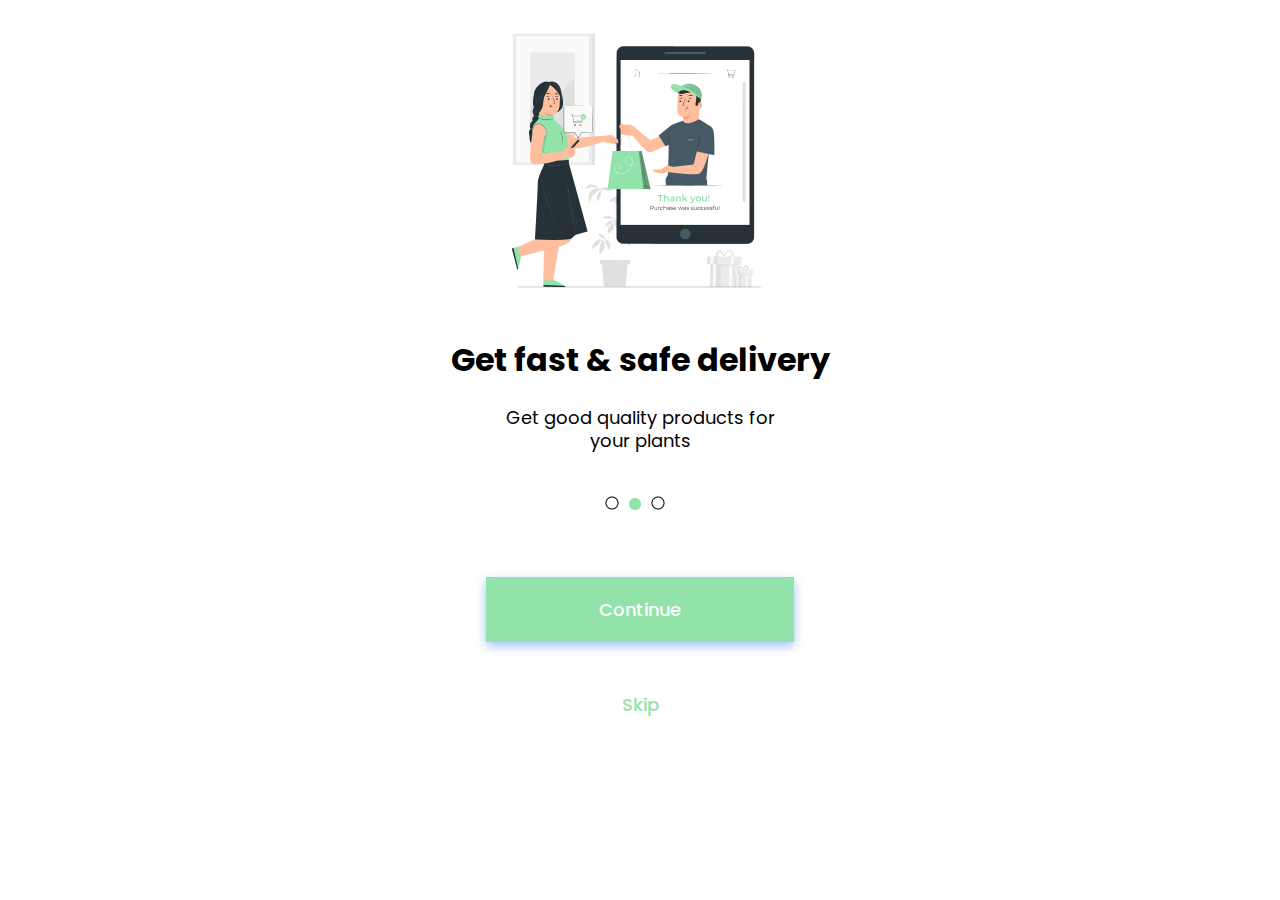
==== assets/pages/second.html @ c180a817 "Finalização dos slides" ====
<!DOCTYPE html>
<html lang="en">
<head>
    <meta charset="UTF-8">
    <meta http-equiv="X-UA-Compatible" content="IE=edge">
    <meta name="viewport" content="width=device-width, initial-scale=1.0">
    <title>Plant Lover</title>
    <link href="https://fonts.googleapis.com/css2?family=Poppins:ital,wght@0,100;0,200;0,300;0,400;0,500;0,600;0,700;0,800;0,900;1,100;1,200;1,300;1,400;1,500;1,600;1,700;1,800;1,900&display=swap" rel="stylesheet">
    <link rel="stylesheet" href="/assets/styles/style.css">
</head>
<body>
    <main class="cards">
        <article id="card__1" class="card card__off">
            <div><img src="../images/banner__onlineWorld.png" alt=""></div>
            <h1>Plant lover Community</h1>
            <p>Find gardening enthusiasts from all over the world</p>
        </article>
        <article id="card__2" class="card">
            <div><img src="../images/banner__delivery.png" alt=""></div>
            <h1>Get fast & safe delivery</h1>
            <p>Get good quality products for your plants</p>
        </article>
        <article id="card__3" class="card card__off">
            <div><img src="../images/banner__buySell.png" alt=""></div>
            <h1>Buy & Sell Tools</h1>
            <p>Buy & sell good quality products for your beautiful plants</p>
        </article>
    </main>
    <nav>
        <div class="selected">
            <div class="slide1"><img src="../images/Point.png" alt=""></div>
            <div class="slide2"><img src="../images/Point__active.png" alt=""></div>
            <div class="slide3"><img src="../images/Point.png" alt=""></div>
        </div>
        <div class="buttons">
            <button class="button__next"><a href="third.html"><p>Continue</p></a></button>
            <button class="button__skip"><a href="third.html"><p>Skip</p></button>
        </div>
    </nav>
</body>
</html>
---- assets/styles/style.css ----
* {
    font-family: 'Poppins', sans-serif;
}

/* Estilização do Main */

main {
    display: flex;
    justify-content: center;
    align-content: center;
}

a {
    text-decoration: none;
}

.card {
    display: flex;
    justify-content: center;
    align-items: center;
    flex-direction: column;
    margin: auto;
}

.card__off {
    display: none;
}

.card p {
    line-height: 23.2px;
    max-width: 299px;
    text-align: center;
    font-weight: 400;
    font-size: 18px;
    margin: 0 0 40px 0;
    height: auto;
}

/* Estilização do Nav */

.selected {
    display: flex;
    justify-content: center;
    margin-bottom: 60px;
}

.slide1, .slide2, .slide3 {
    margin-right: 10px;
    cursor: pointer;
}

.buttons {
    display: flex;
    justify-content: center;
    align-items: center;
    flex-direction: column;
}

.button__next {
    border-style: none;
    background: #92E3A9;
    width: 308px;
    box-shadow: 0px 4px 10px #A1C3FC;
    cursor: pointer;
}

.button__next:hover {
    background: #7bc08e;
}

.button__next p {
    font-style: normal;
    font-weight: 500;
    font-size: 18px;
    color: #FFFFFF;
}

.button__skip {
    color: #92E3A9;
    background-color: white;
    border-style: none;
    margin-top: 30px;
    cursor: pointer;
}

.button__skip p {
    font-style: normal;
    font-weight: 500;
    font-size: 18px;
    color: #92E3A9;
}
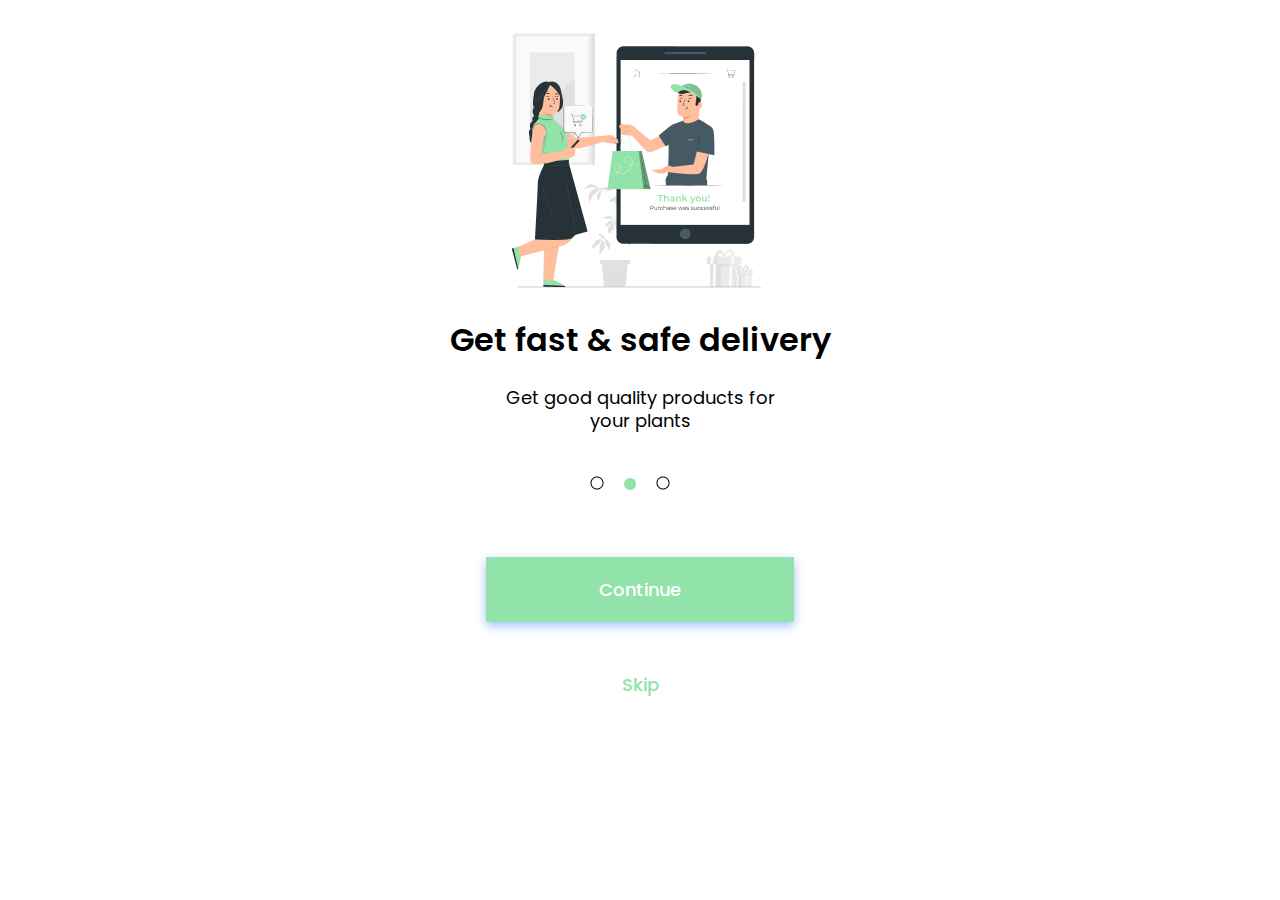
==== commit 9994f32c: "Finalização com CSS" ====
--- a/assets/pages/second.html
+++ b/assets/pages/second.html
@@ -6,31 +6,21 @@
     <meta name="viewport" content="width=device-width, initial-scale=1.0">
     <title>Plant Lover</title>
     <link href="https://fonts.googleapis.com/css2?family=Poppins:ital,wght@0,100;0,200;0,300;0,400;0,500;0,600;0,700;0,800;0,900;1,100;1,200;1,300;1,400;1,500;1,600;1,700;1,800;1,900&display=swap" rel="stylesheet">
-    <link rel="stylesheet" href="/assets/styles/style.css">
+    <link rel="stylesheet" href="../styles/style.css">
 </head>
 <body>
     <main class="cards">
-        <article id="card__1" class="card card__off">
-            <div><img src="../images/banner__onlineWorld.png" alt=""></div>
-            <h1>Plant lover Community</h1>
-            <p>Find gardening enthusiasts from all over the world</p>
-        </article>
         <article id="card__2" class="card">
-            <div><img src="../images/banner__delivery.png" alt=""></div>
+            <div><img src="../images/banner__delivery.png" alt="Banner delivery"></div>
             <h1>Get fast & safe delivery</h1>
             <p>Get good quality products for your plants</p>
-        </article>
-        <article id="card__3" class="card card__off">
-            <div><img src="../images/banner__buySell.png" alt=""></div>
-            <h1>Buy & Sell Tools</h1>
-            <p>Buy & sell good quality products for your beautiful plants</p>
         </article>
     </main>
     <nav>
         <div class="selected">
-            <div class="slide1"><img src="../images/Point.png" alt=""></div>
-            <div class="slide2"><img src="../images/Point__active.png" alt=""></div>
-            <div class="slide3"><img src="../images/Point.png" alt=""></div>
+            <div class="slide1"><img src="../images/Point.png" alt="Not active button"></div>
+            <div class="slide2"><img src="../images/Point__active.png" alt="Active button"></div>
+            <div class="slide3"><img src="../images/Point.png" alt="Not active button"></div>
         </div>
         <div class="buttons">
             <button class="button__next"><a href="third.html"><p>Continue</p></a></button>
--- a/assets/styles/style.css
+++ b/assets/styles/style.css
@@ -1,6 +1,12 @@
 * {
     font-family: 'Poppins', sans-serif;
 }
+
+/* Guia CSS
+1- Estilização do Main | Linhas 11 ~ 51
+2- Estilização do Nav | Linhas 53 ~ 105
+3- Responsividade 1440px | Linhas 107 ~ 115
+*/
 
 /* Estilização do Main */
 
@@ -22,8 +28,16 @@
     margin: auto;
 }
 
+.card img {
+    margin-bottom: -20px;
+}
+
 .card__off {
     display: none;
+}
+
+.card h1 {
+    font-weight: 600;
 }
 
 .card p {
@@ -45,7 +59,7 @@
 }
 
 .slide1, .slide2, .slide3 {
-    margin-right: 10px;
+    margin-right: 20px;
     cursor: pointer;
 }
 
@@ -88,4 +102,24 @@
     font-weight: 500;
     font-size: 18px;
     color: #92E3A9;
+}
+
+/* Responsividade 1440px */
+
+@media screen and (min-width: 1440px) {
+    .card p {
+        line-height: 23.2px;
+        max-width: 299px;
+        text-align: center;
+        font-weight: 400;
+        font-size: 18px;
+        margin: 0 0 20px 0;
+        height: auto;
+    }
+
+    .selected {
+        display: flex;
+        justify-content: center;
+        margin-bottom: 20px;
+    }
 }